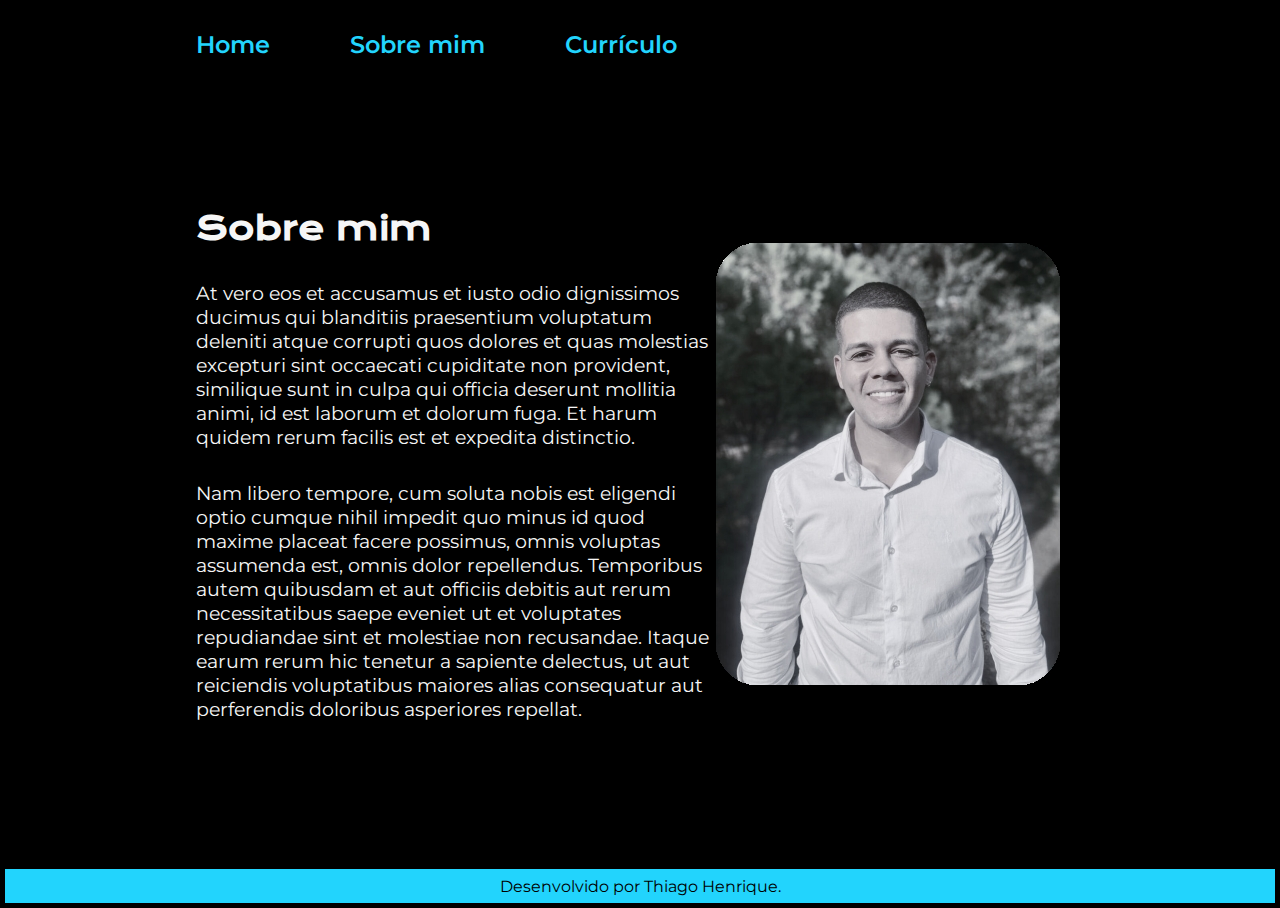
==== about.html @ d673cc82 "atualização do portfólio" ====
<!DOCTYPE html>
<html lang="pt-br">
<head>
    <meta charset="UTF-8">
    <meta name="viewport" content="width=device-width, initial-scale=1.0">
    <title>
        Sobre mim
    </title>
    <link rel="stylesheet" href="./styles/style.css">
</head>
<body>
    <header class="cabecalho">
        <nav class="cabecalho__menu">
            <a class="cabecalho__menu__link" href="index.html">
                Home
            </a>
            <a class="cabecalho__menu__link" href="about.html">
                Sobre mim
            </a>
            <a class="cabecalho__menu__link" href="curriculo.html">
                Currículo
            </a>
        </nav>
    </header>
    <main class="apresentacao">
        <section class="apresentacao__conteudo">
            <h1 class="apresentacao__conteudo__titulo">
                Sobre mim
            </h1>
            <p class="apresentacao__conteudo__texto">
                At vero eos et accusamus et iusto odio dignissimos ducimus qui blanditiis praesentium voluptatum deleniti atque corrupti quos dolores et quas molestias excepturi sint occaecati cupiditate non provident, similique sunt in culpa qui officia deserunt mollitia animi, id est laborum et dolorum fuga. Et harum quidem rerum facilis est et expedita distinctio. 
            </p>
            <p class="apresentacao__conteudo__texto">
                Nam libero tempore, cum soluta nobis est eligendi optio cumque nihil impedit quo minus id quod maxime placeat facere possimus, omnis voluptas assumenda est, omnis dolor repellendus. 
                Temporibus autem quibusdam et aut officiis debitis aut rerum necessitatibus saepe eveniet ut et voluptates repudiandae sint et molestiae non recusandae. Itaque earum rerum hic tenetur a sapiente delectus, ut aut reiciendis voluptatibus maiores alias consequatur aut perferendis doloribus asperiores repellat.
            </p>
        </section>
        <img src="./assets/Foto.jpg" alt="MINHA FOTO">
 
    </main>
    <footer class="rodape">
        Desenvolvido por Thiago Henrique.
    </footer> 
</body>
</html>
---- styles/style.css ----
@import url('https://fonts.googleapis.com/css2?family=Krona+One&family=Montserrat:ital,wght@0,100..900;1,100..900&display=swap');

* {
    margin: 0;
    padding: 0;
}

.cabecalho {
    padding: 2% 0% 0% 15%;
}

.cabecalho__menu{
    display: flex;
    gap: 80px;
}

.cabecalho__menu__link {
    font-family: 'Montserrat', sans-serif;
    font-size: 24px;
    font-weight: 600;
    color: #22d4fd;
    text-decoration: none;
}

body {
    box-sizing: border-box;
    width: 100vw;
    padding: 5px;
    background-color: black;
    color: #f6f6f6;
}

.apresentacao {
    padding: 0% 20% 0% 15%;
    height: 90vh;
    display: flex;
    align-items: center;
    justify-content: space-between;
    
}

.apresentacao__conteudo {
    display: flex;
    flex-direction: column;
    align-items: center;
    justify-content: space-between;
    gap: 32px;
}

.apresentacao__conteudo__titulo {
    font-size: 2rem;
    width: 520px; 
    font-family: 'Krona One', sans-serif;
}

.TituloDestacado {
    color: #22d4fd;
}

.apresentacao__conteudo__texto {
    font-size: 1.2rem;
    width: 520px;
    font-family: 'Montserrat', sans-serif;
    font-weight: 400;
}

.apresentacao__conteudo__texto a{
    font-size: 1.2rem;
    width: 520px;
    font-family: 'Montserrat', sans-serif;
    font-weight: 400;
    text-decoration: none;
    color: #22d4fd;
}

.apresentacao__links {
    display: flex;
    flex-direction: column;
    flex-wrap: wrap; 
    align-items: center;
    gap: 16px;
    justify-content: space-between;
}

.apresentacao__links__link {
    /* background-color: #22d4fd; */
    display: flex;
    justify-content: center;
    gap: 16px;
    flex: 1; /* Links ocupam o mesmo espaço */
    width: 100%; 
    text-align: center;
    border-radius: 8px;
    border: 2px solid #22d4fd;
    font-size: 24px;
    padding: 15px;
    text-decoration: none;
    color: #f6f6f6;
    font-family: 'Montserrat', sans-serif;
    font-weight: 600;
}

.apresentacao__links__link:hover{
    background-color: #272727;
    cursor: pointer;
}

img {
    align-self: center;
    max-width: 100%; 
    max-height: 500px;
    height: auto; 
    width: auto;
}

.apresentacao__links__subtitulo{
    font-family: 'Krona One', sans-serif;
    font-weight: 400;
    font-size: 24px;
    margin: 0;
}

.rodape{
    color: black;
    background-color: #22d4fd;
    padding: 8px; 
    text-align: center;
    font-family: 'Montserrat', sans-serif;
    font-weight: 400;
    font-size: 16px;
    height: 2vh;
}
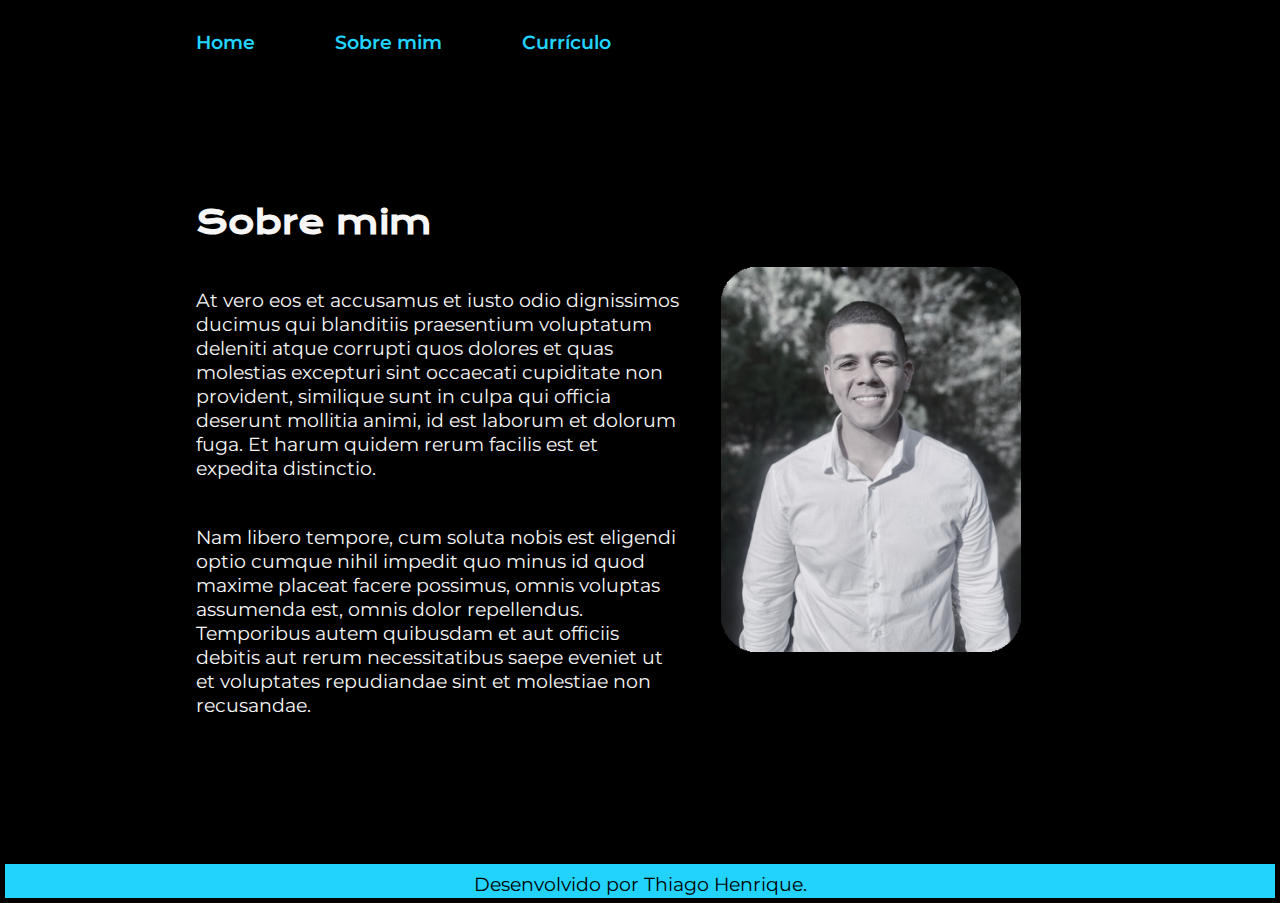
==== commit 4683ee41: "raiva" ====
--- a/about.html
+++ b/about.html
@@ -32,10 +32,10 @@
             </p>
             <p class="apresentacao__conteudo__texto">
                 Nam libero tempore, cum soluta nobis est eligendi optio cumque nihil impedit quo minus id quod maxime placeat facere possimus, omnis voluptas assumenda est, omnis dolor repellendus. 
-                Temporibus autem quibusdam et aut officiis debitis aut rerum necessitatibus saepe eveniet ut et voluptates repudiandae sint et molestiae non recusandae. Itaque earum rerum hic tenetur a sapiente delectus, ut aut reiciendis voluptatibus maiores alias consequatur aut perferendis doloribus asperiores repellat.
+                Temporibus autem quibusdam et aut officiis debitis aut rerum necessitatibus saepe eveniet ut et voluptates repudiandae sint et molestiae non recusandae.
             </p>
         </section>
-        <img src="./assets/Foto.jpg" alt="MINHA FOTO">
+        <img class="apresentacao__imagem" src="./assets/Foto.jpg" alt="MINHA FOTO">
  
     </main>
     <footer class="rodape">
--- a/styles/style.css
+++ b/styles/style.css
@@ -3,6 +3,15 @@
 * {
     margin: 0;
     padding: 0;
+}
+
+:root {
+    --cor-primaria: #000000;
+    --cor-secundaria: #f6f6f6;
+    --cor-terciaria: #22d4fd;
+
+    --fonte-primaria: 'Montserrat', sans-serif;
+    --fonte-secundaria: 'Krona One', sans-serif;
 }
 
 .cabecalho {
@@ -15,19 +24,24 @@
 }
 
 .cabecalho__menu__link {
-    font-family: 'Montserrat', sans-serif;
-    font-size: 24px;
+    font-family: var(--fonte-primaria);
+    font-size: 1.2rem;
     font-weight: 600;
-    color: #22d4fd;
+    color: var(--cor-terciaria);
     text-decoration: none;
+}
+
+.cabecalho__menu__link:hover{
+    color: #3183b3;
+    cursor: pointer;
 }
 
 body {
     box-sizing: border-box;
     width: 100vw;
     padding: 5px;
-    background-color: black;
-    color: #f6f6f6;
+    background-color: var(--cor-primaria);
+    color: var(--cor-secundaria);
 }
 
 .apresentacao {
@@ -36,97 +50,94 @@
     display: flex;
     align-items: center;
     justify-content: space-between;
-    
+    gap: 5%;   
 }
 
 .apresentacao__conteudo {
+    width: 65%;
     display: flex;
     flex-direction: column;
-    align-items: center;
-    justify-content: space-between;
-    gap: 32px;
+    gap: 5vh;
 }
 
 .apresentacao__conteudo__titulo {
-    font-size: 2rem;
-    width: 520px; 
-    font-family: 'Krona One', sans-serif;
+    font-size: 2.0rem;
+    font-family: var(--fonte-secundaria);
 }
 
 .TituloDestacado {
-    color: #22d4fd;
+    color: var(--cor-terciaria);
 }
 
 .apresentacao__conteudo__texto {
     font-size: 1.2rem;
-    width: 520px;
-    font-family: 'Montserrat', sans-serif;
+    font-family: var(--fonte-primaria);
     font-weight: 400;
 }
 
 .apresentacao__conteudo__texto a{
     font-size: 1.2rem;
     width: 520px;
-    font-family: 'Montserrat', sans-serif;
+    font-family: var(--fonte-primaria);
     font-weight: 400;
     text-decoration: none;
-    color: #22d4fd;
+    color: var(--cor-terciaria);
 }
 
 .apresentacao__links {
     display: flex;
     flex-direction: column;
-    flex-wrap: wrap; 
     align-items: center;
     gap: 16px;
     justify-content: space-between;
 }
 
-.apresentacao__links__link {
-    /* background-color: #22d4fd; */
+.apresentacao__links__navegacao {
     display: flex;
     justify-content: center;
     gap: 16px;
-    flex: 1; /* Links ocupam o mesmo espaço */
-    width: 100%; 
+    width: 50%;
     text-align: center;
     border-radius: 8px;
-    border: 2px solid #22d4fd;
-    font-size: 24px;
+    border: 2px solid var(--cor-terciaria);
+    font-size: 1.2rem;
     padding: 15px;
     text-decoration: none;
-    color: #f6f6f6;
-    font-family: 'Montserrat', sans-serif;
+    color: var(--cor-secundaria);
+    font-family: var(--fonte-primaria);
     font-weight: 600;
 }
 
-.apresentacao__links__link:hover{
+.apresentacao__links__navegacao:hover{
     background-color: #272727;
     cursor: pointer;
 }
 
-img {
+.apresentacao__imagem {
     align-self: center;
-    max-width: 100%; 
-    max-height: 500px;
-    height: auto; 
-    width: auto;
+    width: 50%;
+    max-width: 300px;
+   
 }
 
 .apresentacao__links__subtitulo{
-    font-family: 'Krona One', sans-serif;
+    font-family: var(--fonte-secundaria);
     font-weight: 400;
-    font-size: 24px;
+    font-size: 1.2rem;
     margin: 0;
 }
 
 .rodape{
-    color: black;
-    background-color: #22d4fd;
+    color: var(--cor-primaria);
+    background-color: var(--cor-terciaria);
     padding: 8px; 
     text-align: center;
-    font-family: 'Montserrat', sans-serif;
+    font-family: var(--fonte-primaria);
     font-weight: 400;
-    font-size: 16px;
+    font-size: 1.2rem;
     height: 2vh;
 }
+
+ul li {
+    margin-bottom: 5px; 
+  }
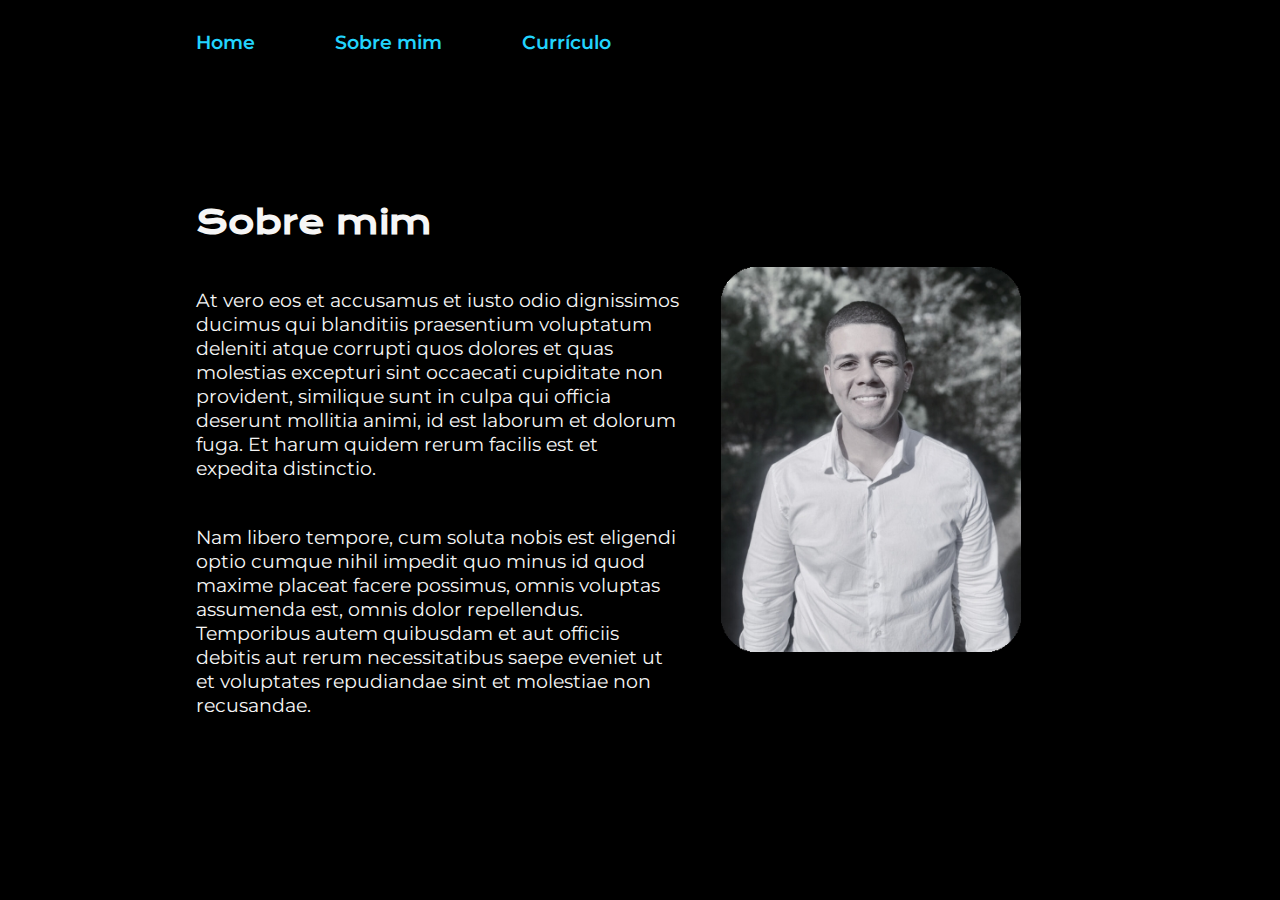
==== commit 0ea5fb41: "agora vai" ====
--- a/about.html
+++ b/about.html
@@ -38,8 +38,5 @@
         <img class="apresentacao__imagem" src="./assets/Foto.jpg" alt="MINHA FOTO">
  
     </main>
-    <footer class="rodape">
-        Desenvolvido por Thiago Henrique.
-    </footer> 
 </body>
 </html>--- a/styles/style.css
+++ b/styles/style.css
@@ -92,6 +92,13 @@
     justify-content: space-between;
 }
 
+.apresentacao__links__subtitulo{
+    font-family: var(--fonte-secundaria);
+    font-weight: 400;
+    font-size: 1.2rem;
+    margin: 0;
+}
+
 .apresentacao__links__navegacao {
     display: flex;
     justify-content: center;
@@ -120,14 +127,7 @@
    
 }
 
-.apresentacao__links__subtitulo{
-    font-family: var(--fonte-secundaria);
-    font-weight: 400;
-    font-size: 1.2rem;
-    margin: 0;
-}
-
-.rodape{
+/*.rodape{
     color: var(--cor-primaria);
     background-color: var(--cor-terciaria);
     padding: 8px; 
@@ -136,8 +136,59 @@
     font-weight: 400;
     font-size: 1.2rem;
     height: 2vh;
-}
+}*/
 
 ul li {
     margin-bottom: 5px; 
   }
+
+@media(max-width: 1200px){
+
+    .cabecalho{
+        display: flex;
+        justify-content: center;
+        padding: 2% 0 0 0;
+        position: relative;
+        z-index: 10;
+    }
+
+    .cabecalho__menu__link {
+        font-size: 2.4rem;
+    }
+    
+    .apresentacao{
+        flex-direction: column-reverse;
+        justify-content: flex-end;
+        align-items: center;
+        padding: 5%;
+        z-index: 2;
+    }
+    
+    .apresentacao__conteudo {
+        width: 90vw;
+    }
+
+    .apresentacao__conteudo__titulo {
+        text-align: center;
+        font-size: 4rem;
+    }
+
+    .apresentacao__conteudo__texto {
+        text-align: center;
+        font-size: 2.4rem;
+    }
+
+    .apresentacao__links__subtitulo {
+        text-align: center;
+        font-size: 2.4rem;
+    }
+
+    .apresentacao__links__navegacao {
+        text-align: center;
+        font-size: 2.4rem;
+    }
+    .apresentacao__links__navegacao__logos {
+        max-width: 100%;
+        object-fit: contain;
+    }
+}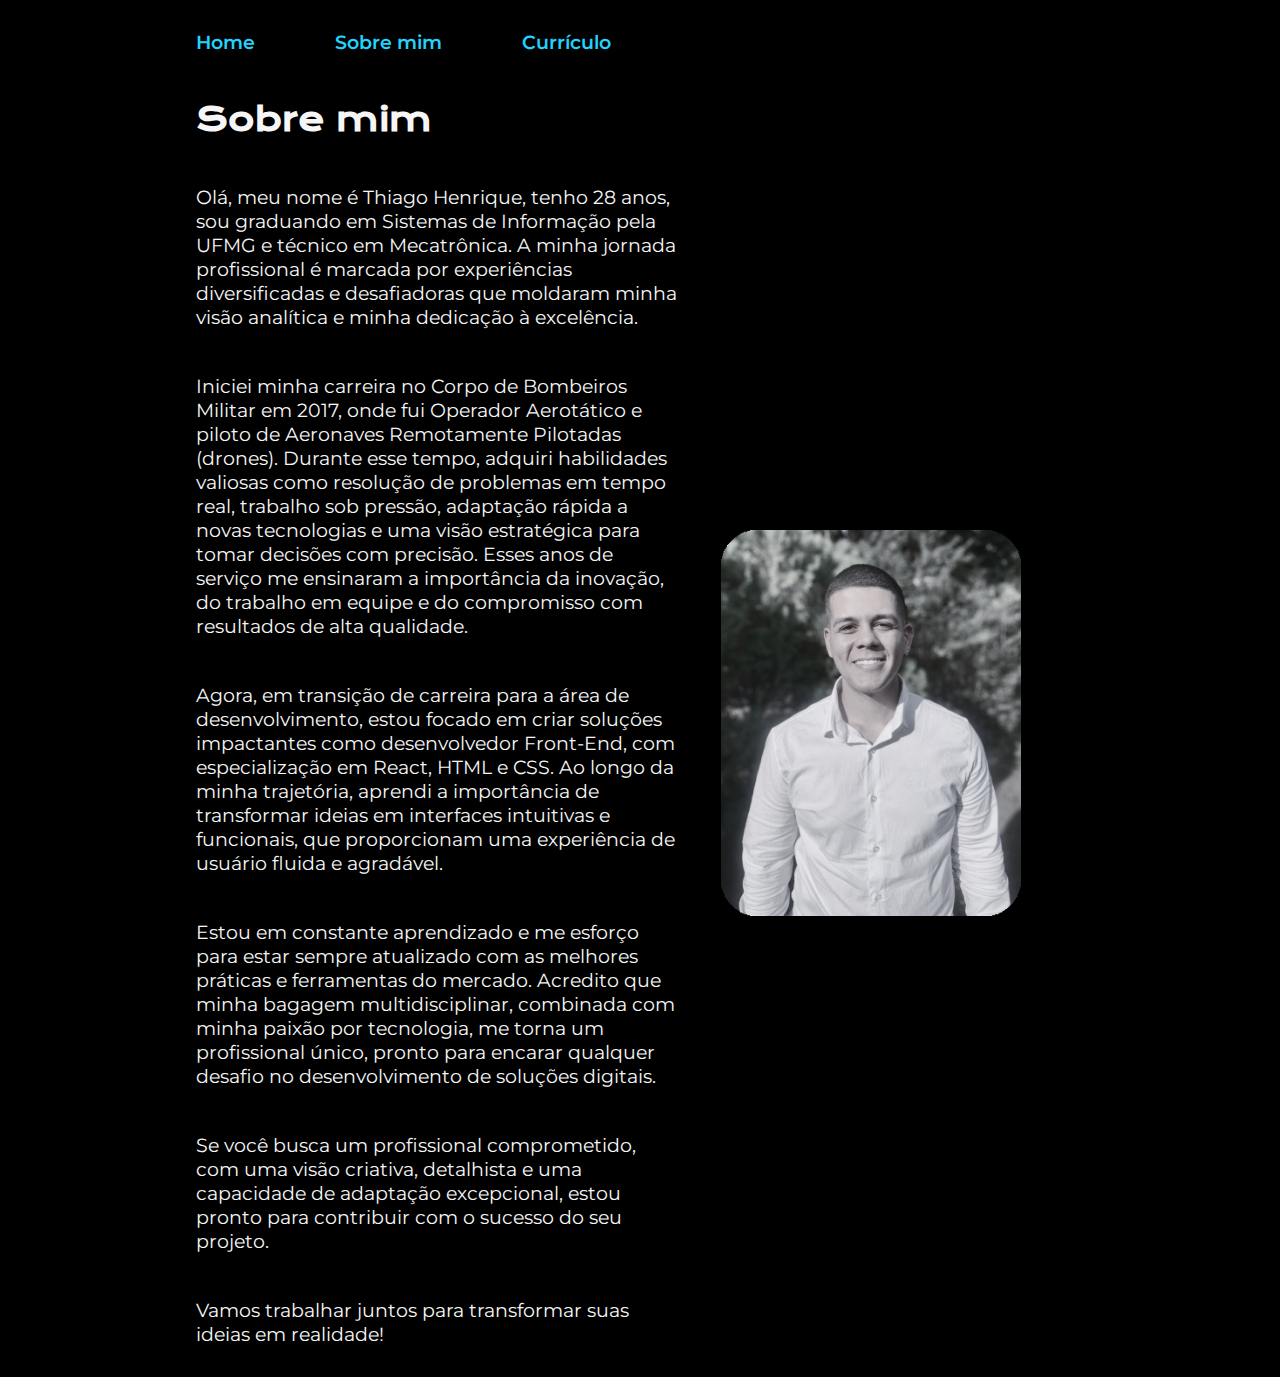
==== commit 6dec38b5: "ficou bom" ====
--- a/about.html
+++ b/about.html
@@ -22,21 +22,31 @@
             </a>
         </nav>
     </header>
-    <main class="apresentacao">
+    <main class="apresentacao_sobre_mim">
         <section class="apresentacao__conteudo">
             <h1 class="apresentacao__conteudo__titulo">
                 Sobre mim
             </h1>
             <p class="apresentacao__conteudo__texto">
-                At vero eos et accusamus et iusto odio dignissimos ducimus qui blanditiis praesentium voluptatum deleniti atque corrupti quos dolores et quas molestias excepturi sint occaecati cupiditate non provident, similique sunt in culpa qui officia deserunt mollitia animi, id est laborum et dolorum fuga. Et harum quidem rerum facilis est et expedita distinctio. 
+                Olá, meu nome é Thiago Henrique, tenho 28 anos, sou graduando em Sistemas de Informação pela UFMG e técnico em Mecatrônica. A minha jornada profissional é marcada por experiências diversificadas e desafiadoras que moldaram minha visão analítica e minha dedicação à excelência. 
             </p>
             <p class="apresentacao__conteudo__texto">
-                Nam libero tempore, cum soluta nobis est eligendi optio cumque nihil impedit quo minus id quod maxime placeat facere possimus, omnis voluptas assumenda est, omnis dolor repellendus. 
-                Temporibus autem quibusdam et aut officiis debitis aut rerum necessitatibus saepe eveniet ut et voluptates repudiandae sint et molestiae non recusandae.
+                Iniciei minha carreira no Corpo de Bombeiros Militar em 2017, onde fui Operador Aerotático e piloto de Aeronaves Remotamente Pilotadas (drones). Durante esse tempo, adquiri habilidades valiosas como resolução de problemas em tempo real, trabalho sob pressão, adaptação rápida a novas tecnologias e uma visão estratégica para tomar decisões com precisão. Esses anos de serviço me ensinaram a importância da inovação, do trabalho em equipe e do compromisso com resultados de alta qualidade.
             </p>
-        </section>
-        <img class="apresentacao__imagem" src="./assets/Foto.jpg" alt="MINHA FOTO">
- 
+            <p class="apresentacao__conteudo__texto">
+                Agora, em transição de carreira para a área de desenvolvimento, estou focado em criar soluções impactantes como desenvolvedor Front-End, com especialização em React, HTML e CSS. Ao longo da minha trajetória, aprendi a importância de transformar ideias em interfaces intuitivas e funcionais, que proporcionam uma experiência de usuário fluida e agradável.
+            </p>
+            <p class="apresentacao__conteudo__texto">
+                Estou em constante aprendizado e me esforço para estar sempre atualizado com as melhores práticas e ferramentas do mercado. Acredito que minha bagagem multidisciplinar, combinada com minha paixão por tecnologia, me torna um profissional único, pronto para encarar qualquer desafio no desenvolvimento de soluções digitais.
+            </p>
+            <p class="apresentacao__conteudo__texto">
+                Se você busca um profissional comprometido, com uma visão criativa, detalhista e uma capacidade de adaptação excepcional, estou pronto para contribuir com o sucesso do seu projeto.
+            </p>
+            <p class="apresentacao__conteudo__texto">
+                Vamos trabalhar juntos para transformar suas ideias em realidade!
+            </p>
+            </section>
+            <img class="apresentacao__imagem" src="./assets/Foto.jpg" alt="MINHA FOTO">
     </main>
 </body>
 </html>--- a/styles/style.css
+++ b/styles/style.css
@@ -16,6 +16,9 @@
 
 .cabecalho {
     padding: 2% 0% 0% 15%;
+    position: relative;
+    z-index: 10;
+    margin-bottom: 5vh;
 }
 
 .cabecalho__menu{
@@ -37,6 +40,9 @@
 }
 
 body {
+    display: flex;
+    flex-direction: column;
+    justify-content: space-between;
     box-sizing: border-box;
     width: 100vw;
     padding: 5px;
@@ -50,9 +56,28 @@
     display: flex;
     align-items: center;
     justify-content: space-between;
-    gap: 5%;   
-}
-
+    gap: 5%;
+    z-index: 1;   
+}
+
+.apresentacao_sobre_mim{
+    padding: 0% 20% 2% 15%;
+    display: flex;
+    align-items: flex-start;
+    justify-content: space-between;
+    gap: 5%;
+    z-index: 1;   
+}
+
+.apresentacao_curriculo{
+    padding: 0% 20% 2% 15%;
+    display: flex;
+    width: 100%;
+    align-items: flex-start;
+    justify-content: space-between;
+    gap: 5%;
+    z-index: 1;   
+}
 .apresentacao__conteudo {
     width: 65%;
     display: flex;
@@ -63,6 +88,12 @@
 .apresentacao__conteudo__titulo {
     font-size: 2.0rem;
     font-family: var(--fonte-secundaria);
+}
+
+.apresentacao__conteudo__titulo__curriculo {
+    font-size: 2.0rem;
+    font-family: var(--fonte-secundaria);
+    text-align: center;
 }
 
 .TituloDestacado {
@@ -127,33 +158,28 @@
    
 }
 
-/*.rodape{
-    color: var(--cor-primaria);
-    background-color: var(--cor-terciaria);
-    padding: 8px; 
-    text-align: center;
-    font-family: var(--fonte-primaria);
-    font-weight: 400;
-    font-size: 1.2rem;
-    height: 2vh;
-}*/
 
 ul li {
-    margin-bottom: 5px; 
+    margin-bottom: 1vh; 
   }
 
 @media(max-width: 1200px){
 
     .cabecalho{
         display: flex;
-        justify-content: center;
+        justify-content: space-evenly;
         padding: 2% 0 0 0;
         position: relative;
         z-index: 10;
+        width: 100vw;
+    }
+
+    .cabecalho__menu {
+        gap: 5vw;
     }
 
     .cabecalho__menu__link {
-        font-size: 2.4rem;
+        font-size: 4.8vw;
     }
     
     .apresentacao{
@@ -163,32 +189,64 @@
         padding: 5%;
         z-index: 2;
     }
+
+    .apresentacao_sobre_mim{
+        flex-direction: column-reverse;
+        justify-content: flex-end;
+        align-items: center;
+        padding: 5%;
+        z-index: 2;
+    }
+
+    .apresentacao_curriculo{
+        flex-direction: column-reverse;
+        justify-content: flex-end;
+        align-items: center;
+        width: 90%;
+        padding: 5%;
+        z-index: 2;
+    }
+
+    .apresentacao__imagem {
+        object-fit: contain;
+        height: 40vh;
+    }
     
     .apresentacao__conteudo {
         width: 90vw;
     }
 
     .apresentacao__conteudo__titulo {
-        text-align: center;
-        font-size: 4rem;
+        padding-top: 5vh;
+        text-align: center;
+        font-size: 8vw;
     }
 
     .apresentacao__conteudo__texto {
         text-align: center;
-        font-size: 2.4rem;
+        font-size: 4.8vw;
+    }
+    .apresentacao__conteudo__texto a{
+        text-align: center;
+        font-size: 4.8vw;
     }
 
     .apresentacao__links__subtitulo {
         text-align: center;
-        font-size: 2.4rem;
+        font-size: 4.8vw;
     }
 
     .apresentacao__links__navegacao {
         text-align: center;
-        font-size: 2.4rem;
+        font-size: 4.8vw;
     }
     .apresentacao__links__navegacao__logos {
         max-width: 100%;
         object-fit: contain;
     }
+
+    ul li {
+        list-style-position: inside;
+        margin-bottom: 4vh; 
+      }
 }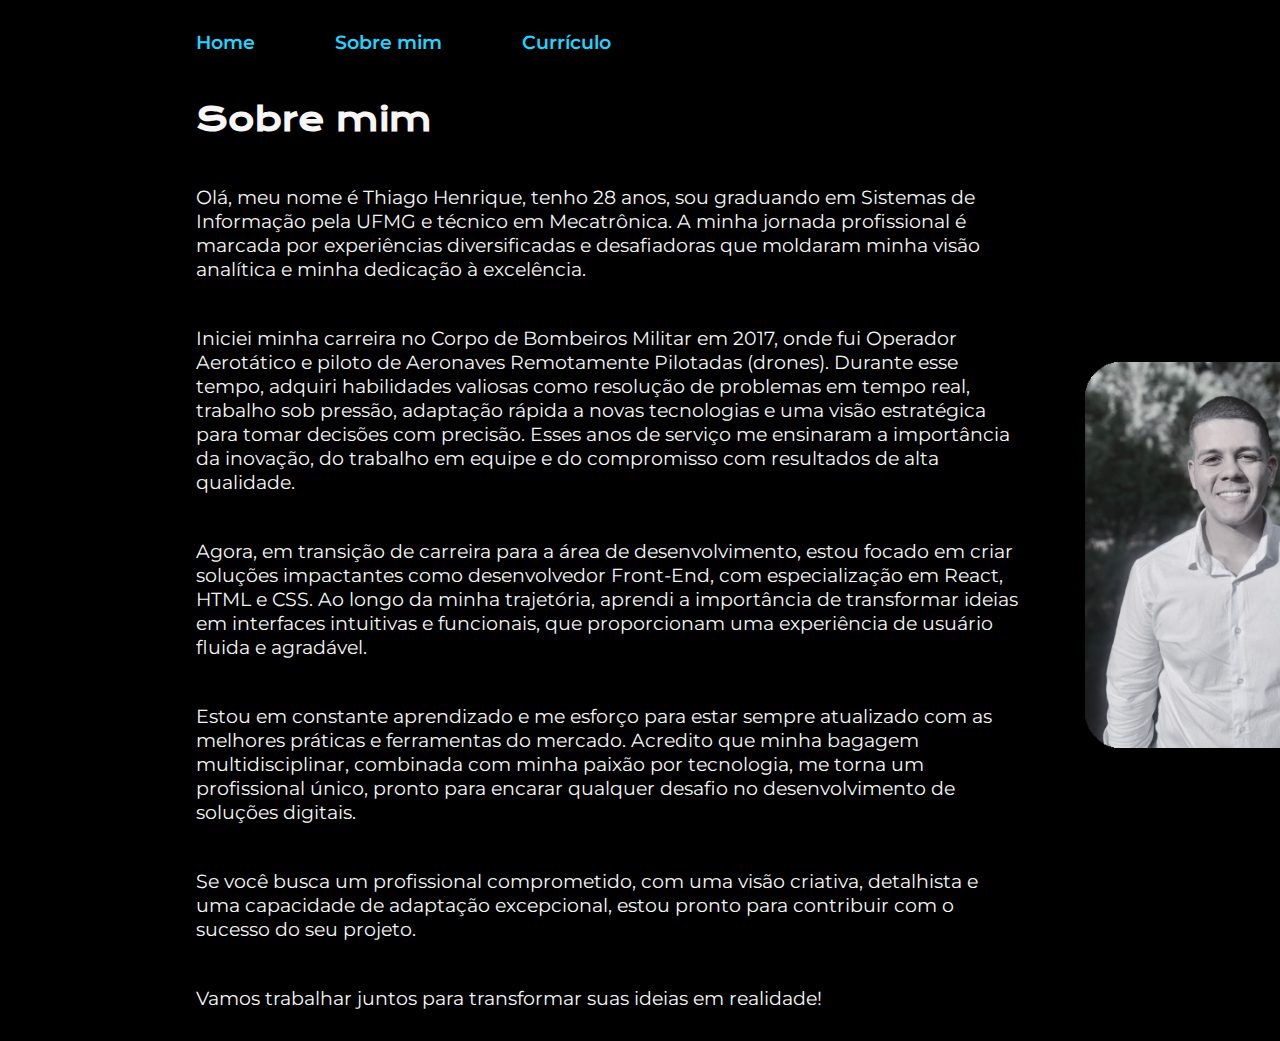
==== commit 52bf4613: "c" ====
--- a/about.html
+++ b/about.html
@@ -45,8 +45,8 @@
             <p class="apresentacao__conteudo__texto">
                 Vamos trabalhar juntos para transformar suas ideias em realidade!
             </p>
-            </section>
-            <img class="apresentacao__imagem" src="./assets/Foto.jpg" alt="MINHA FOTO">
+        </section>
+        <img class="apresentacao__imagem" src="./assets/Foto.jpg" alt="MINHA FOTO">
     </main>
 </body>
 </html>--- a/styles/style.css
+++ b/styles/style.css
@@ -63,8 +63,9 @@
 .apresentacao_sobre_mim{
     padding: 0% 20% 2% 15%;
     display: flex;
-    align-items: flex-start;
-    justify-content: space-between;
+    width: 100%;
+    align-items: center;
+    justify-content: flex-start;
     gap: 5%;
     z-index: 1;   
 }
@@ -73,8 +74,8 @@
     padding: 0% 20% 2% 15%;
     display: flex;
     width: 100%;
-    align-items: flex-start;
-    justify-content: space-between;
+    align-items: center;
+    justify-content: flex-start;
     gap: 5%;
     z-index: 1;   
 }
@@ -159,8 +160,14 @@
 }
 
 
-ul li {
+ul {
     margin-bottom: 1vh; 
+  }
+
+  ul ul {
+    margin-bottom: 1vh;
+    list-style-type: "- ";
+    padding-left: 2vw; 
   }
 
 @media(max-width: 1200px){
@@ -192,7 +199,8 @@
 
     .apresentacao_sobre_mim{
         flex-direction: column-reverse;
-        justify-content: flex-end;
+        justify-content: flex-start;
+        width: 90%;
         align-items: center;
         padding: 5%;
         z-index: 2;
@@ -210,6 +218,7 @@
     .apresentacao__imagem {
         object-fit: contain;
         height: 40vh;
+
     }
     
     .apresentacao__conteudo {
@@ -223,7 +232,10 @@
     }
 
     .apresentacao__conteudo__texto {
-        text-align: center;
+        text-align: justify;
+        hyphens: auto;
+        text-justify: distribute;
+        word-spacing: 2px;
         font-size: 4.8vw;
     }
     .apresentacao__conteudo__texto a{
@@ -245,8 +257,19 @@
         object-fit: contain;
     }
 
-    ul li {
+    ul {
         list-style-position: inside;
         margin-bottom: 4vh; 
+        margin-top:  4vh;
       }
+    ul li {
+        margin-bottom: 4vh;
+    }
+
+    ul ul {
+        margin-bottom: 4vh;
+        list-style-position: inside;
+        list-style-type: "- ";
+        padding-left: 4vw; 
+    }
 }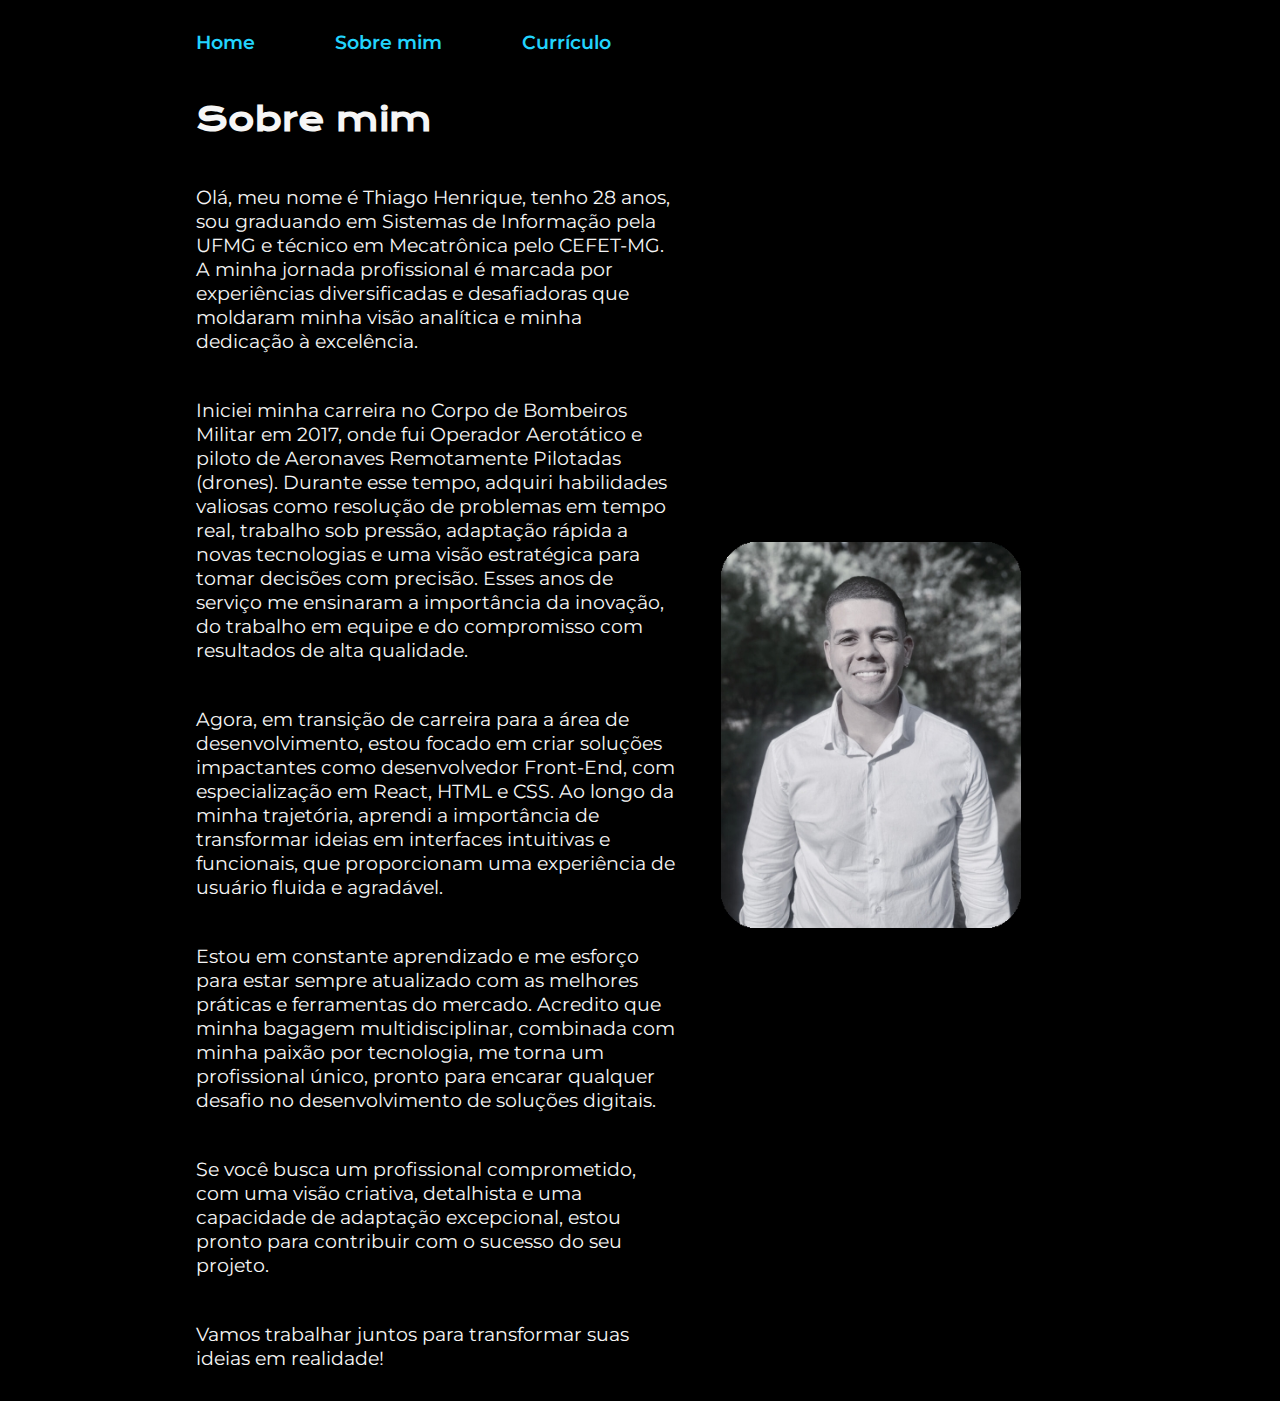
==== commit be68474e: "pronto" ====
--- a/about.html
+++ b/about.html
@@ -28,7 +28,7 @@
                 Sobre mim
             </h1>
             <p class="apresentacao__conteudo__texto">
-                Olá, meu nome é Thiago Henrique, tenho 28 anos, sou graduando em Sistemas de Informação pela UFMG e técnico em Mecatrônica. A minha jornada profissional é marcada por experiências diversificadas e desafiadoras que moldaram minha visão analítica e minha dedicação à excelência. 
+                Olá, meu nome é Thiago Henrique, tenho 28 anos, sou graduando em Sistemas de Informação pela UFMG e técnico em Mecatrônica pelo CEFET-MG. A minha jornada profissional é marcada por experiências diversificadas e desafiadoras que moldaram minha visão analítica e minha dedicação à excelência. 
             </p>
             <p class="apresentacao__conteudo__texto">
                 Iniciei minha carreira no Corpo de Bombeiros Militar em 2017, onde fui Operador Aerotático e piloto de Aeronaves Remotamente Pilotadas (drones). Durante esse tempo, adquiri habilidades valiosas como resolução de problemas em tempo real, trabalho sob pressão, adaptação rápida a novas tecnologias e uma visão estratégica para tomar decisões com precisão. Esses anos de serviço me ensinaram a importância da inovação, do trabalho em equipe e do compromisso com resultados de alta qualidade.
--- a/styles/style.css
+++ b/styles/style.css
@@ -63,7 +63,6 @@
 .apresentacao_sobre_mim{
     padding: 0% 20% 2% 15%;
     display: flex;
-    width: 100%;
     align-items: center;
     justify-content: flex-start;
     gap: 5%;
@@ -217,8 +216,7 @@
 
     .apresentacao__imagem {
         object-fit: contain;
-        height: 40vh;
-
+        width: 40vw;
     }
     
     .apresentacao__conteudo {
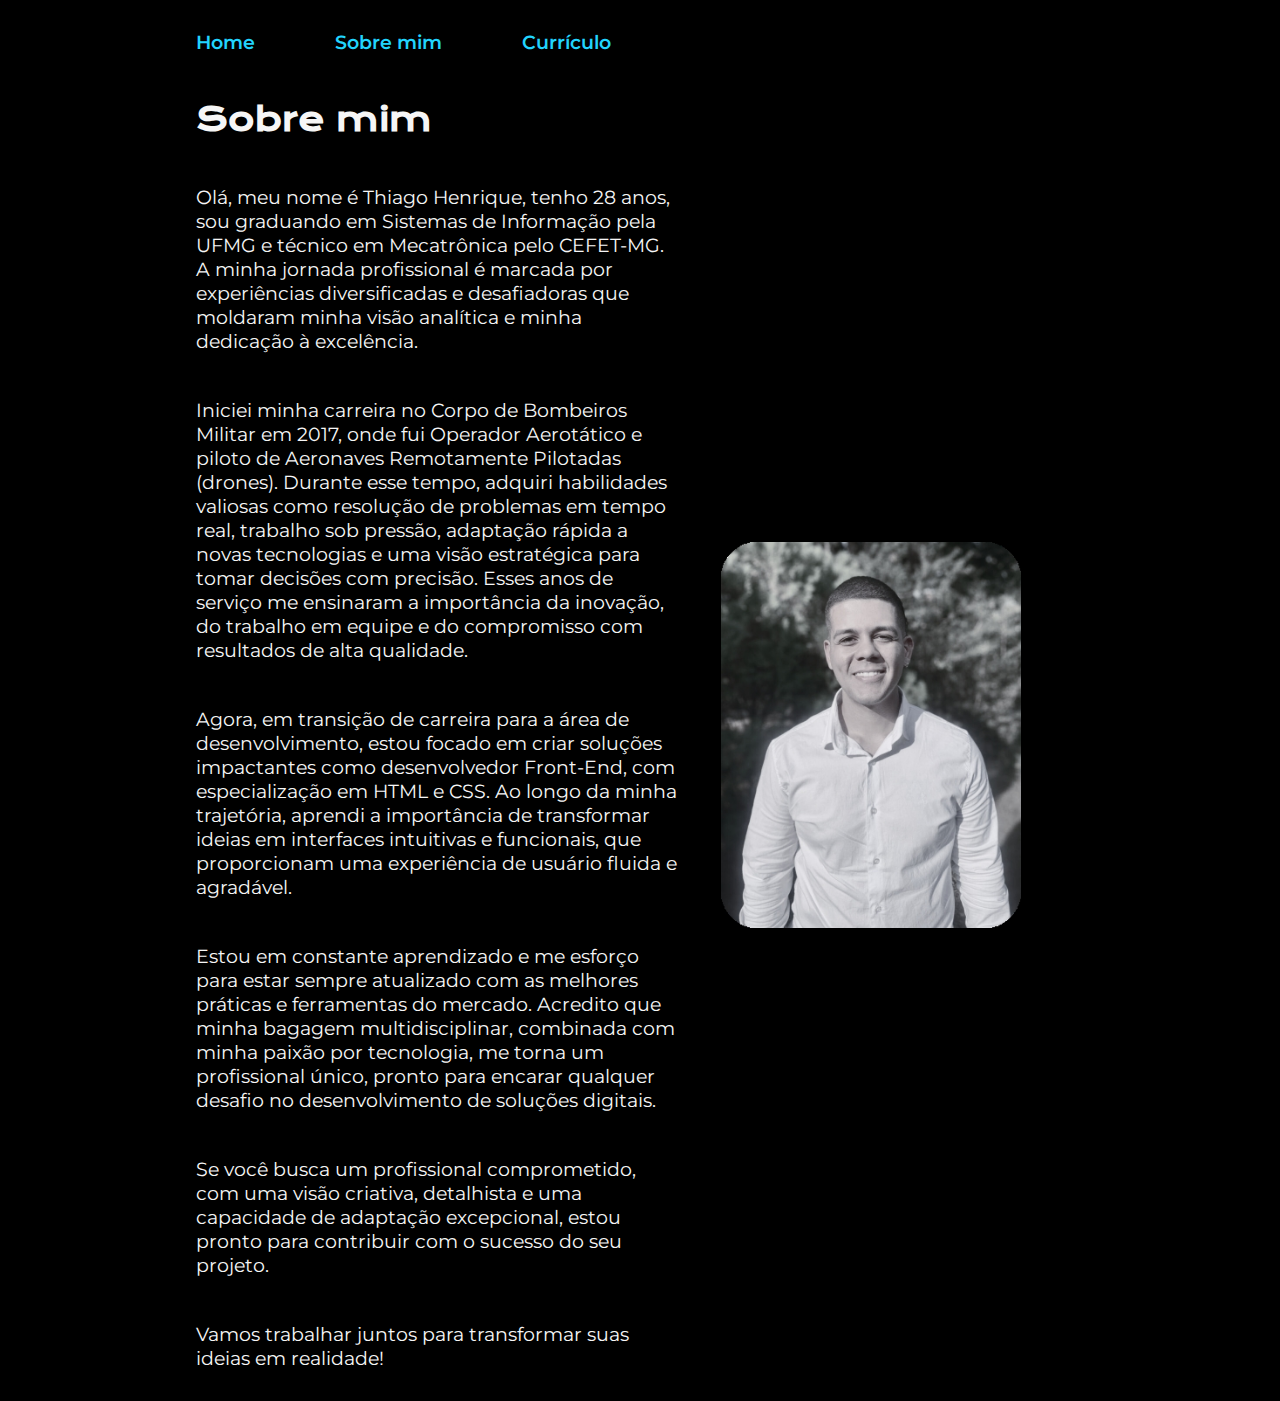
==== commit 6815f838: "capa diferente" ====
--- a/about.html
+++ b/about.html
@@ -34,7 +34,7 @@
                 Iniciei minha carreira no Corpo de Bombeiros Militar em 2017, onde fui Operador Aerotático e piloto de Aeronaves Remotamente Pilotadas (drones). Durante esse tempo, adquiri habilidades valiosas como resolução de problemas em tempo real, trabalho sob pressão, adaptação rápida a novas tecnologias e uma visão estratégica para tomar decisões com precisão. Esses anos de serviço me ensinaram a importância da inovação, do trabalho em equipe e do compromisso com resultados de alta qualidade.
             </p>
             <p class="apresentacao__conteudo__texto">
-                Agora, em transição de carreira para a área de desenvolvimento, estou focado em criar soluções impactantes como desenvolvedor Front-End, com especialização em React, HTML e CSS. Ao longo da minha trajetória, aprendi a importância de transformar ideias em interfaces intuitivas e funcionais, que proporcionam uma experiência de usuário fluida e agradável.
+                Agora, em transição de carreira para a área de desenvolvimento, estou focado em criar soluções impactantes como desenvolvedor Front-End, com especialização em HTML e CSS. Ao longo da minha trajetória, aprendi a importância de transformar ideias em interfaces intuitivas e funcionais, que proporcionam uma experiência de usuário fluida e agradável.
             </p>
             <p class="apresentacao__conteudo__texto">
                 Estou em constante aprendizado e me esforço para estar sempre atualizado com as melhores práticas e ferramentas do mercado. Acredito que minha bagagem multidisciplinar, combinada com minha paixão por tecnologia, me torna um profissional único, pronto para encarar qualquer desafio no desenvolvimento de soluções digitais.
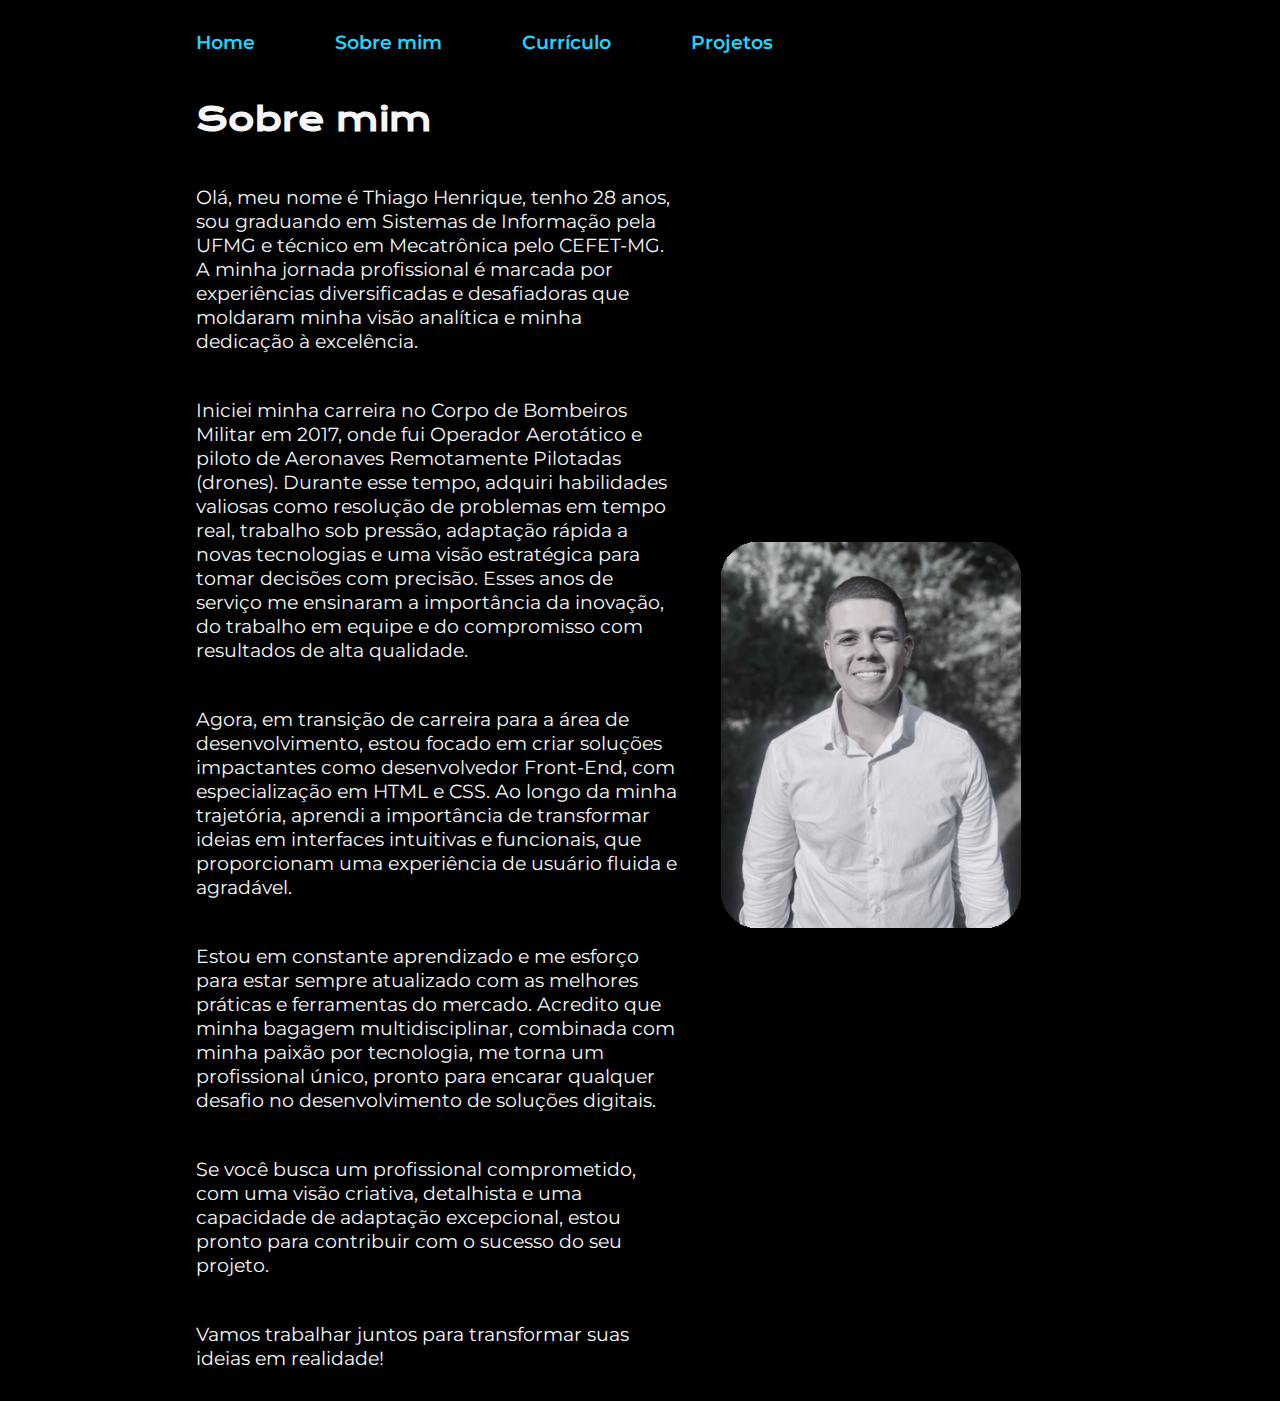
==== commit 5ed62ba8: "aba projetos" ====
--- a/about.html
+++ b/about.html
@@ -19,6 +19,9 @@
             </a>
             <a class="cabecalho__menu__link" href="curriculo.html">
                 Currículo
+            </a>
+            <a class="cabecalho__menu__link" href="projetos.html">
+                Projetos
             </a>
         </nav>
     </header>
--- a/styles/style.css
+++ b/styles/style.css
@@ -101,6 +101,17 @@
 }
 
 .apresentacao__conteudo__texto {
+    font-size: 1.2rem;
+    font-family: var(--fonte-primaria);
+    font-weight: 400;
+}
+
+.apresentacao__conteudo__texto__projetos {
+    display: flex;
+    flex-direction: column;
+    align-items: center;
+    gap: 16px;
+    justify-content: space-between;
     font-size: 1.2rem;
     font-family: var(--fonte-primaria);
     font-weight: 400;
@@ -155,6 +166,12 @@
     align-self: center;
     width: 50%;
     max-width: 300px;
+   
+}
+
+.apresentacao__diagrama {
+    align-self: center;
+    width: 80%;
    
 }
 
